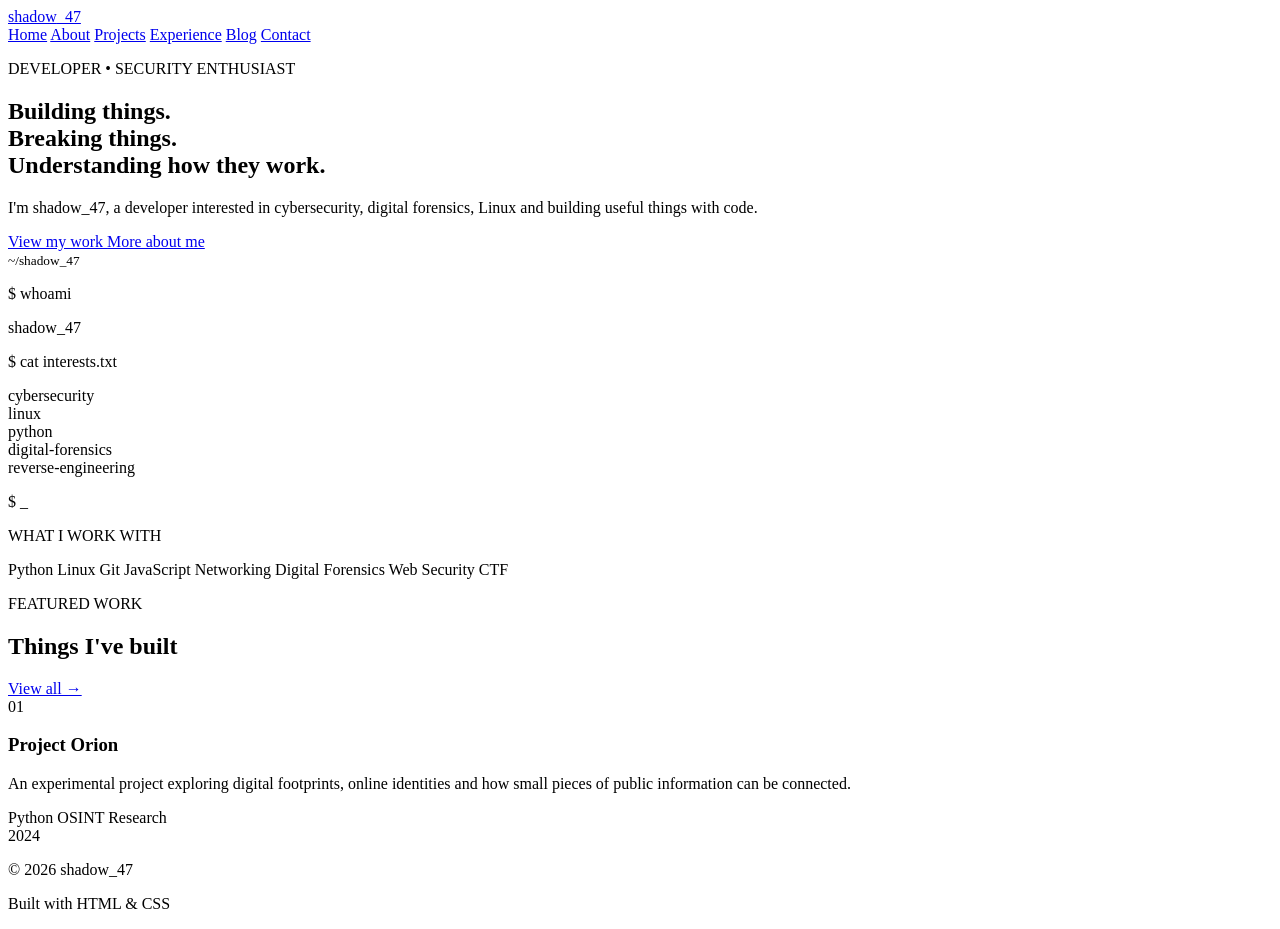
==== index.html @ 5b2c5680 "Rename ctf/index.html to index.html" ====
<!DOCTYPE html>
<html lang="en">
<head>
    <meta charset="UTF-8">
    <meta name="viewport" content="width=device-width, initial-scale=1.0">

    <meta name="description"
          content="Portfolio of shadow_47 - developer and cybersecurity enthusiast">

    <meta name="author" content="shadow_47">

    <title>shadow_47 — Developer & Security Researcher</title>

    <link rel="stylesheet" href="style.css">

    <link rel="preconnect"
          href="https://fonts.googleapis.com">

    <link rel="preconnect"
          href="https://fonts.gstatic.com"
          crossorigin>

    <link href="https://fonts.googleapis.com/css2?family=Inter:wght@400;500;600;700;800&display=swap"
          rel="stylesheet">
</head>

<body>

<!-- NAVBAR -->

<header class="navbar">

    <div class="container nav-container">

        <a href="index.html" class="logo">
            shadow<span>_47</span>
        </a>

        <nav>

            <a href="index.html" class="active">Home</a>

            <a href="about.html">About</a>

            <a href="projects.html">Projects</a>

            <a href="experience.html">Experience</a>

            <a href="blog.html">Blog</a>

            <a href="contact.html">Contact</a>

        </nav>

    </div>

</header>


<!-- HERO -->

<section class="hero">

    <div class="container hero-grid">

        <div class="hero-content">

            <p class="eyebrow">
                DEVELOPER • SECURITY ENTHUSIAST
            </p>

            <h1>
                Building things.<br>
                Breaking things.<br>
                <span>Understanding how they work.</span>
            </h1>

            <p class="hero-description">

                I'm shadow_47, a developer interested in
                cybersecurity, digital forensics, Linux and
                building useful things with code.

            </p>

            <div class="hero-buttons">

                <a href="projects.html"
                   class="btn primary">
                    View my work
                </a>

                <a href="about.html"
                   class="btn secondary">
                    More about me
                </a>

            </div>

        </div>


        <div class="terminal">

            <div class="terminal-header">

                <span></span>
                <span></span>
                <span></span>

                <small>~/shadow_47</small>

            </div>

            <div class="terminal-body">

                <p>
                    <span class="green">$</span>
                    whoami
                </p>

                <p class="output">
                    shadow_47
                </p>

                <p>
                    <span class="green">$</span>
                    cat interests.txt
                </p>

                <p class="output">
                    cybersecurity<br>
                    linux<br>
                    python<br>
                    digital-forensics<br>
                    reverse-engineering
                </p>

                <p>
                    <span class="green">$</span>
                    _
                </p>

            </div>

        </div>

    </div>

</section>


<!-- SKILLS -->

<section class="skills-section">

    <div class="container">

        <p class="section-label">
            WHAT I WORK WITH
        </p>

        <div class="skills">

            <span>Python</span>
            <span>Linux</span>
            <span>Git</span>
            <span>JavaScript</span>
            <span>Networking</span>
            <span>Digital Forensics</span>
            <span>Web Security</span>
            <span>CTF</span>

        </div>

    </div>

</section>


<!-- FEATURED PROJECT -->

<section class="section">

    <div class="container">

        <div class="section-heading">

            <div>

                <p class="section-label">
                    FEATURED WORK
                </p>

                <h2>
                    Things I've built
                </h2>

            </div>

            <a href="projects.html"
               class="view-link">
                View all →
            </a>

        </div>


        <div class="featured-project">

            <div>

                <span class="project-number">
                    01
                </span>

                <h3>
                    Project Orion
                </h3>

                <p>

                    An experimental project exploring digital
                    footprints, online identities and how small
                    pieces of public information can be connected.

                </p>

                <div class="tags">

                    <span>Python</span>
                    <span>OSINT</span>
                    <span>Research</span>

                </div>

            </div>

            <div class="project-year">
                2024
            </div>

        </div>

    </div>

</section>


<!-- FOOTER -->

<footer>

    <div class="container footer-content">

        <p>
            © 2026 shadow_47
        </p>

        <p>
            Built with HTML & CSS
        </p>

    </div>

</footer>

</body>
</html>
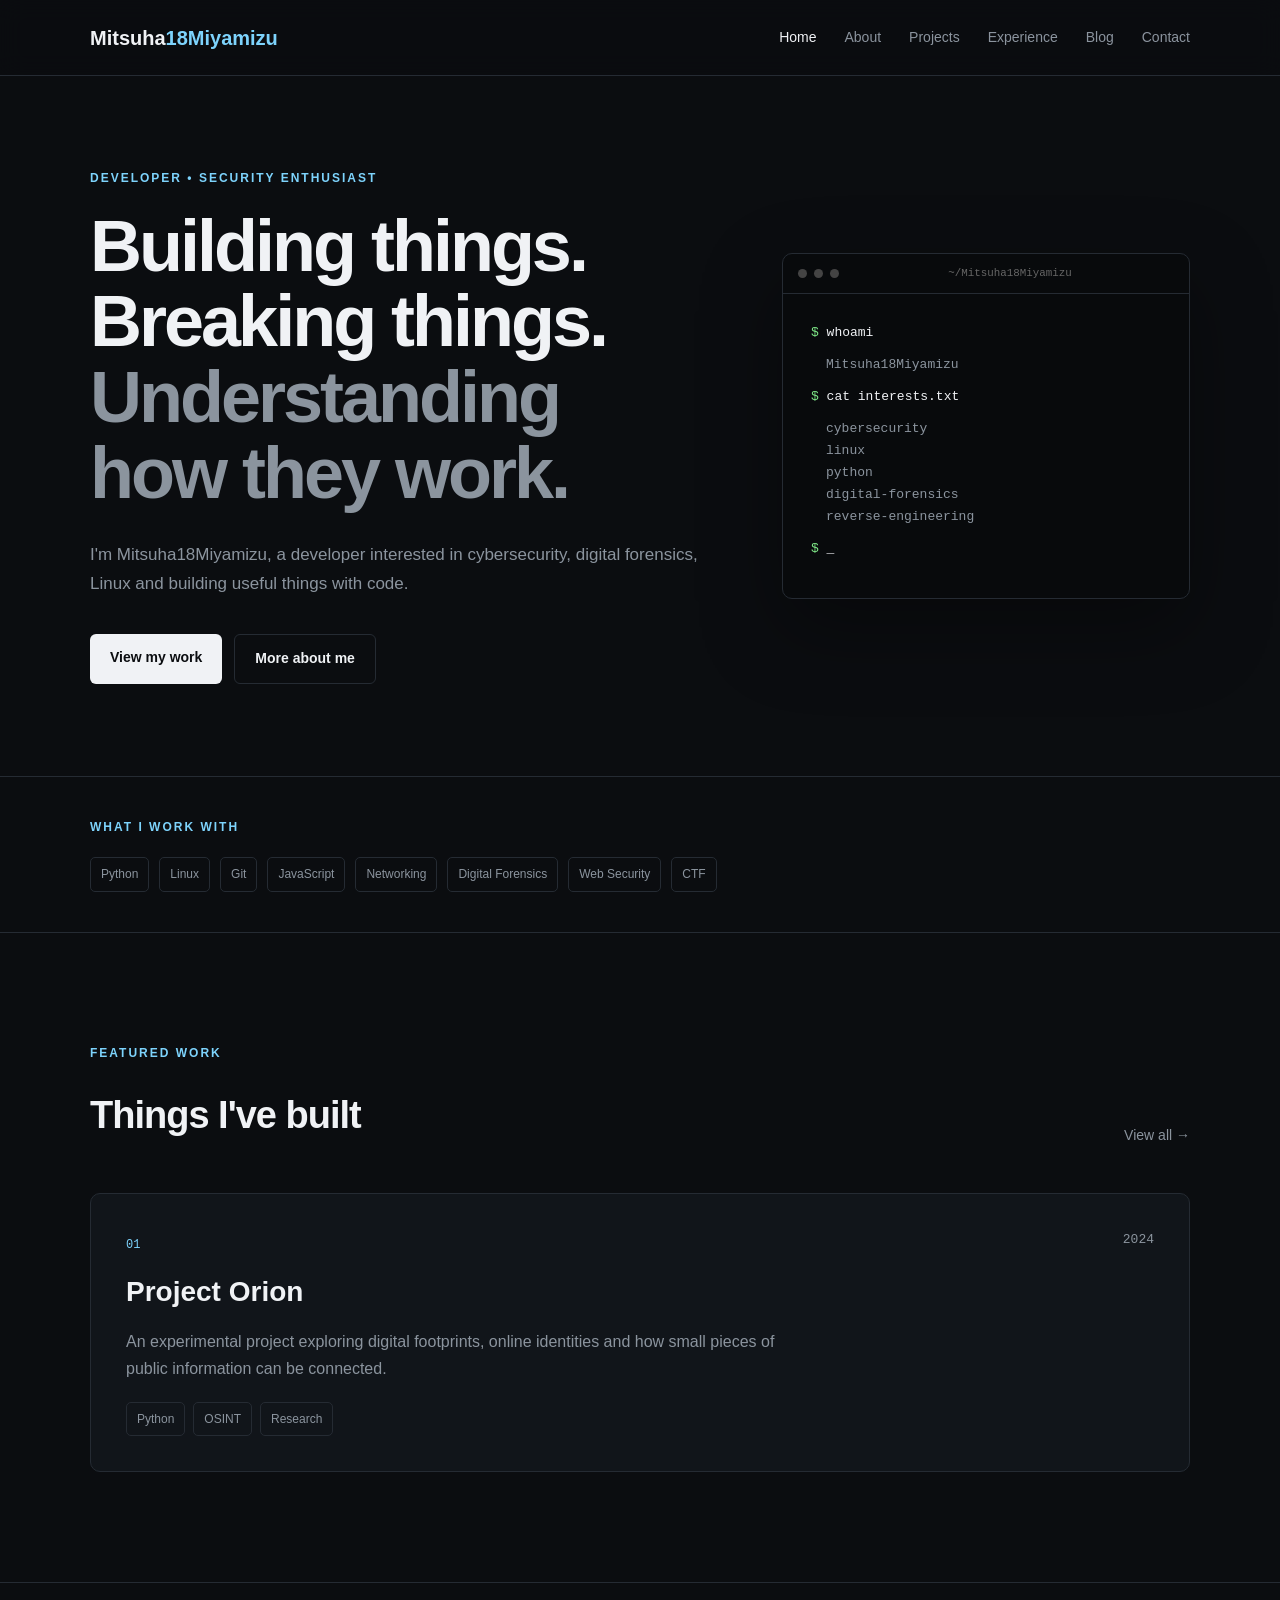
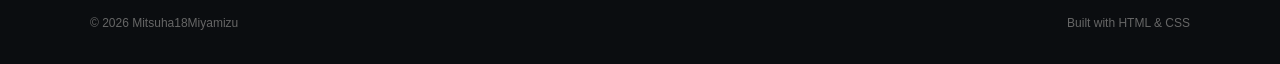
==== commit 399d1eed: "Update index.html" ====
--- a/index.html
+++ b/index.html
@@ -5,11 +5,11 @@
     <meta name="viewport" content="width=device-width, initial-scale=1.0">
 
     <meta name="description"
-          content="Portfolio of shadow_47 - developer and cybersecurity enthusiast">
-
-    <meta name="author" content="shadow_47">
-
-    <title>shadow_47 — Developer & Security Researcher</title>
+          content="Portfolio of Mitsuha18Miyamizu- developer and cybersecurity enthusiast">
+
+    <meta name="author" content="Mitsuha18Miyamizu">
+
+    <title>Mitsuha18Miyamizu — Developer & Security Researcher</title>
 
     <link rel="stylesheet" href="style.css">
 
@@ -33,7 +33,7 @@
     <div class="container nav-container">
 
         <a href="index.html" class="logo">
-            shadow<span>_47</span>
+            Mitsuha<span>18Miyamizu</span>
         </a>
 
         <nav>
@@ -77,7 +77,7 @@
 
             <p class="hero-description">
 
-                I'm shadow_47, a developer interested in
+                I'm Mitsuha18Miyamizu, a developer interested in
                 cybersecurity, digital forensics, Linux and
                 building useful things with code.
 
@@ -108,7 +108,7 @@
                 <span></span>
                 <span></span>
 
-                <small>~/shadow_47</small>
+                <small>~/Mitsuha18Miyamizu</small>
 
             </div>
 
@@ -120,7 +120,7 @@
                 </p>
 
                 <p class="output">
-                    shadow_47
+                    Mitsuha18Miyamizu
                 </p>
 
                 <p>
@@ -254,7 +254,7 @@
     <div class="container footer-content">
 
         <p>
-            © 2026 shadow_47
+            © 2026 Mitsuha18Miyamizu
         </p>
 
         <p>
--- a/style.css
+++ b/style.css
@@ -0,0 +1,906 @@
+* {
+    margin: 0;
+    padding: 0;
+    box-sizing: border-box;
+}
+
+:root {
+
+    --bg: #0b0d10;
+
+    --surface: #11151a;
+
+    --border: #252b33;
+
+    --text: #f0f2f5;
+
+    --muted: #8b949e;
+
+    --accent: #7dd3fc;
+
+    --accent-dark: #38bdf8;
+
+    --green: #7ee787;
+
+}
+
+
+html {
+    scroll-behavior: smooth;
+}
+
+
+body {
+
+    font-family: "Inter", sans-serif;
+
+    background: var(--bg);
+
+    color: var(--text);
+
+    line-height: 1.7;
+
+}
+
+
+/* CONTAINER */
+
+.container {
+
+    width: min(1100px, 90%);
+
+    margin: auto;
+
+}
+
+.narrow {
+
+    max-width: 800px;
+
+}
+
+
+/* NAVBAR */
+
+.navbar {
+
+    position: sticky;
+
+    top: 0;
+
+    z-index: 100;
+
+    background: rgba(11, 13, 16, 0.92);
+
+    backdrop-filter: blur(12px);
+
+    border-bottom: 1px solid var(--border);
+
+}
+
+
+.nav-container {
+
+    height: 75px;
+
+    display: flex;
+
+    align-items: center;
+
+    justify-content: space-between;
+
+}
+
+
+.logo {
+
+    font-size: 20px;
+
+    font-weight: 800;
+
+    color: var(--text);
+
+    text-decoration: none;
+
+}
+
+
+.logo span {
+
+    color: var(--accent);
+
+}
+
+
+nav {
+
+    display: flex;
+
+    gap: 28px;
+
+}
+
+
+nav a {
+
+    color: var(--muted);
+
+    text-decoration: none;
+
+    font-size: 14px;
+
+    transition: 0.2s;
+
+}
+
+
+nav a:hover,
+nav a.active {
+
+    color: var(--text);
+
+}
+
+
+/* HERO */
+
+.hero {
+
+    min-height: 700px;
+
+    display: flex;
+
+    align-items: center;
+
+}
+
+
+.hero-grid {
+
+    display: grid;
+
+    grid-template-columns: 1.2fr 0.8fr;
+
+    gap: 80px;
+
+    align-items: center;
+
+}
+
+
+.eyebrow,
+.section-label {
+
+    font-size: 12px;
+
+    letter-spacing: 2px;
+
+    font-weight: 700;
+
+    color: var(--accent);
+
+    margin-bottom: 20px;
+
+}
+
+
+.hero h1 {
+
+    font-size: clamp(42px, 6vw, 72px);
+
+    line-height: 1.05;
+
+    letter-spacing: -3px;
+
+    margin-bottom: 30px;
+
+}
+
+
+.hero h1 span {
+
+    color: var(--muted);
+
+}
+
+
+.hero-description {
+
+    color: var(--muted);
+
+    max-width: 620px;
+
+    font-size: 17px;
+
+}
+
+
+/* BUTTONS */
+
+.hero-buttons {
+
+    display: flex;
+
+    gap: 12px;
+
+    margin-top: 35px;
+
+}
+
+
+.btn {
+
+    padding: 12px 20px;
+
+    border-radius: 6px;
+
+    text-decoration: none;
+
+    font-size: 14px;
+
+    font-weight: 600;
+
+    transition: 0.2s;
+
+}
+
+
+.btn.primary {
+
+    background: var(--text);
+
+    color: var(--bg);
+
+}
+
+
+.btn.primary:hover {
+
+    background: var(--accent);
+
+}
+
+
+.btn.secondary {
+
+    border: 1px solid var(--border);
+
+    color: var(--text);
+
+}
+
+
+.btn.secondary:hover {
+
+    border-color: var(--accent);
+
+}
+
+
+/* TERMINAL */
+
+.terminal {
+
+    border: 1px solid var(--border);
+
+    background: #080a0c;
+
+    border-radius: 10px;
+
+    box-shadow: 0 30px 80px rgba(0,0,0,0.35);
+
+    overflow: hidden;
+
+}
+
+
+.terminal-header {
+
+    height: 40px;
+
+    border-bottom: 1px solid var(--border);
+
+    display: flex;
+
+    align-items: center;
+
+    gap: 7px;
+
+    padding: 0 15px;
+
+}
+
+
+.terminal-header span {
+
+    width: 9px;
+
+    height: 9px;
+
+    border-radius: 50%;
+
+    background: #444;
+
+}
+
+
+.terminal-header small {
+
+    margin-left: auto;
+
+    margin-right: auto;
+
+    color: #666;
+
+    font-family: monospace;
+
+}
+
+
+.terminal-body {
+
+    padding: 28px;
+
+    font-family: monospace;
+
+    font-size: 13px;
+
+    min-height: 300px;
+
+}
+
+
+.terminal-body p {
+
+    margin-bottom: 10px;
+
+}
+
+
+.green {
+
+    color: var(--green);
+
+}
+
+
+.output {
+
+    color: #8b949e;
+
+    margin-left: 15px;
+
+}
+
+
+/* SKILLS */
+
+.skills-section {
+
+    border-top: 1px solid var(--border);
+
+    border-bottom: 1px solid var(--border);
+
+    padding: 40px 0;
+
+}
+
+
+.skills {
+
+    display: flex;
+
+    flex-wrap: wrap;
+
+    gap: 10px;
+
+}
+
+
+.skills span,
+.tags span {
+
+    padding: 6px 10px;
+
+    border: 1px solid var(--border);
+
+    border-radius: 5px;
+
+    color: var(--muted);
+
+    font-size: 12px;
+
+}
+
+
+/* SECTIONS */
+
+.section {
+
+    padding: 110px 0;
+
+}
+
+
+.section-heading {
+
+    display: flex;
+
+    justify-content: space-between;
+
+    align-items: end;
+
+    margin-bottom: 45px;
+
+}
+
+
+.section-heading h2 {
+
+    font-size: 38px;
+
+    letter-spacing: -1px;
+
+}
+
+
+.view-link {
+
+    color: var(--muted);
+
+    text-decoration: none;
+
+    font-size: 14px;
+
+}
+
+
+.view-link:hover {
+
+    color: var(--accent);
+
+}
+
+
+/* FEATURED PROJECT */
+
+.featured-project {
+
+    display: grid;
+
+    grid-template-columns: 1fr auto;
+
+    padding: 35px;
+
+    border: 1px solid var(--border);
+
+    background: var(--surface);
+
+    border-radius: 10px;
+
+}
+
+
+.project-number {
+
+    color: var(--accent);
+
+    font-size: 12px;
+
+    font-family: monospace;
+
+}
+
+
+.featured-project h3 {
+
+    font-size: 28px;
+
+    margin: 12px 0;
+
+}
+
+
+.featured-project p {
+
+    color: var(--muted);
+
+    max-width: 650px;
+
+}
+
+
+.tags {
+
+    display: flex;
+
+    gap: 8px;
+
+    flex-wrap: wrap;
+
+    margin-top: 20px;
+
+}
+
+
+.project-year {
+
+    color: var(--muted);
+
+    font-family: monospace;
+
+}
+
+
+/* PAGES */
+
+.page {
+
+    padding: 110px 0;
+
+    min-height: 75vh;
+
+}
+
+
+.page-title {
+
+    font-size: clamp(42px, 6vw, 64px);
+
+    line-height: 1.1;
+
+    letter-spacing: -2px;
+
+    margin-bottom: 40px;
+
+}
+
+
+.large-text {
+
+    font-size: 21px;
+
+    color: var(--text);
+
+    margin-bottom: 30px;
+
+}
+
+
+.page p {
+
+    color: var(--muted);
+
+}
+
+
+/* ABOUT */
+
+.about-grid {
+
+    display: grid;
+
+    grid-template-columns: 1fr 1fr;
+
+    gap: 50px;
+
+    margin-top: 60px;
+
+    padding-top: 40px;
+
+    border-top: 1px solid var(--border);
+
+}
+
+
+.about-grid h3 {
+
+    margin-bottom: 15px;
+
+}
+
+
+.about-grid li {
+
+    color: var(--muted);
+
+    margin-bottom: 8px;
+
+    list-style-position: inside;
+
+}
+
+
+/* PROJECT LIST */
+
+.project-row {
+
+    display: grid;
+
+    grid-template-columns: 1fr auto;
+
+    padding: 45px 0;
+
+    border-bottom: 1px solid var(--border);
+
+}
+
+
+.project-row h2 {
+
+    font-size: 30px;
+
+    margin: 10px 0;
+
+}
+
+
+.project-row p {
+
+    max-width: 650px;
+
+}
+
+
+.project-meta {
+
+    color: var(--muted);
+
+    font-family: monospace;
+
+}
+
+
+/* TIMELINE */
+
+.timeline {
+
+    border-left: 1px solid var(--border);
+
+    margin-top: 60px;
+
+}
+
+
+.timeline-item {
+
+    padding: 0 0 60px 35px;
+
+    position: relative;
+
+}
+
+
+.timeline-item::before {
+
+    content: "";
+
+    width: 8px;
+
+    height: 8px;
+
+    background: var(--accent);
+
+    position: absolute;
+
+    left: -4px;
+
+    top: 8px;
+
+    border-radius: 50%;
+
+}
+
+
+.timeline-date {
+
+    color: var(--accent);
+
+    font-family: monospace;
+
+    font-size: 13px;
+
+}
+
+
+.timeline-item h2 {
+
+    margin: 10px 0;
+
+}
+
+
+/* BLOG */
+
+.blog {
+
+    padding: 40px 0;
+
+    border-bottom: 1px solid var(--border);
+
+}
+
+
+.blog-date {
+
+    color: var(--accent);
+
+    font-family: monospace;
+
+    font-size: 13px;
+
+}
+
+
+.blog h2 {
+
+    font-size: 28px;
+
+    margin: 12px 0 20px;
+
+}
+
+
+/* CONTACT */
+
+.contact-details {
+
+    margin-top: 60px;
+
+    border-top: 1px solid var(--border);
+
+}
+
+
+.contact-details div {
+
+    padding: 25px 0;
+
+    border-bottom: 1px solid var(--border);
+
+}
+
+
+.contact-details span {
+
+    font-size: 11px;
+
+    letter-spacing: 2px;
+
+    color: var(--accent);
+
+}
+
+
+.contact-details p {
+
+    margin-top: 5px;
+
+}
+
+
+/* FOOTER */
+
+footer {
+
+    border-top: 1px solid var(--border);
+
+}
+
+
+.footer-content {
+
+    padding: 30px 0;
+
+    display: flex;
+
+    justify-content: space-between;
+
+}
+
+
+.footer-content p {
+
+    color: #666;
+
+    font-size: 12px;
+
+}
+
+
+/* MOBILE */
+
+@media(max-width: 800px) {
+
+    .nav-container {
+
+        height: auto;
+
+        padding: 20px 0;
+
+        flex-direction: column;
+
+        gap: 20px;
+
+    }
+
+
+    nav {
+
+        gap: 15px;
+
+        flex-wrap: wrap;
+
+        justify-content: center;
+
+    }
+
+
+    .hero {
+
+        padding: 80px 0;
+
+    }
+
+
+    .hero-grid {
+
+        grid-template-columns: 1fr;
+
+        gap: 50px;
+
+    }
+
+
+    .hero h1 {
+
+        letter-spacing: -2px;
+
+    }
+
+
+    .section-heading {
+
+        align-items: start;
+
+        flex-direction: column;
+
+        gap: 15px;
+
+    }
+
+
+    .featured-project {
+
+        grid-template-columns: 1fr;
+
+        gap: 20px;
+
+    }
+
+
+    .project-row {
+
+        grid-template-columns: 1fr;
+
+        gap: 15px;
+
+    }
+
+
+    .about-grid {
+
+        grid-template-columns: 1fr;
+
+    }
+
+
+    .footer-content {
+
+        flex-direction: column;
+
+        gap: 10px;
+
+    }
+
+}
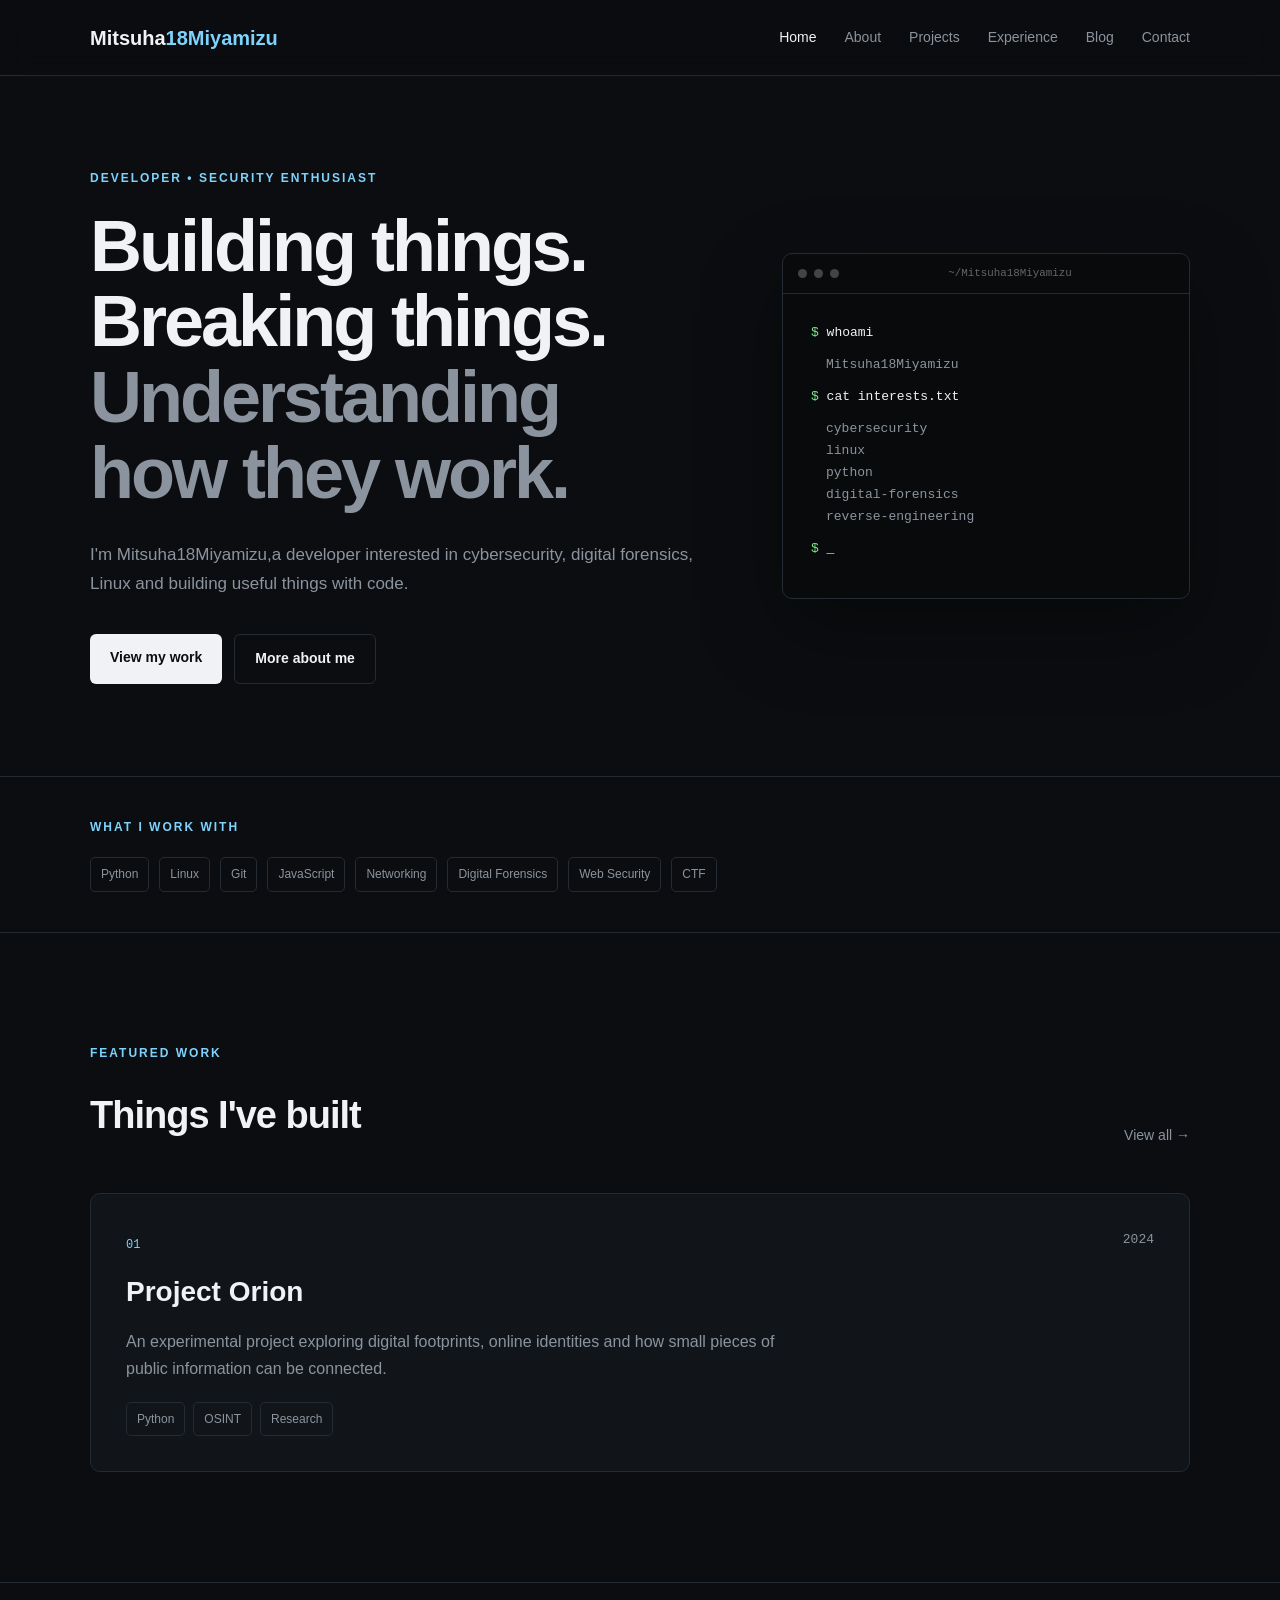
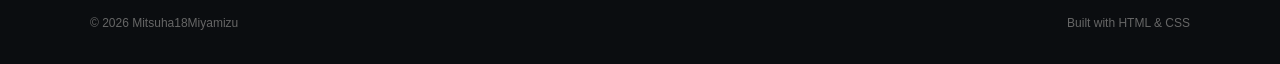
==== commit f638d808: "Update index.html" ====
--- a/index.html
+++ b/index.html
@@ -77,7 +77,7 @@
 
             <p class="hero-description">
 
-                I'm Mitsuha18Miyamizu, a developer interested in
+                I'm Mitsuha18Miyamizu,a developer interested in
                 cybersecurity, digital forensics, Linux and
                 building useful things with code.
 
